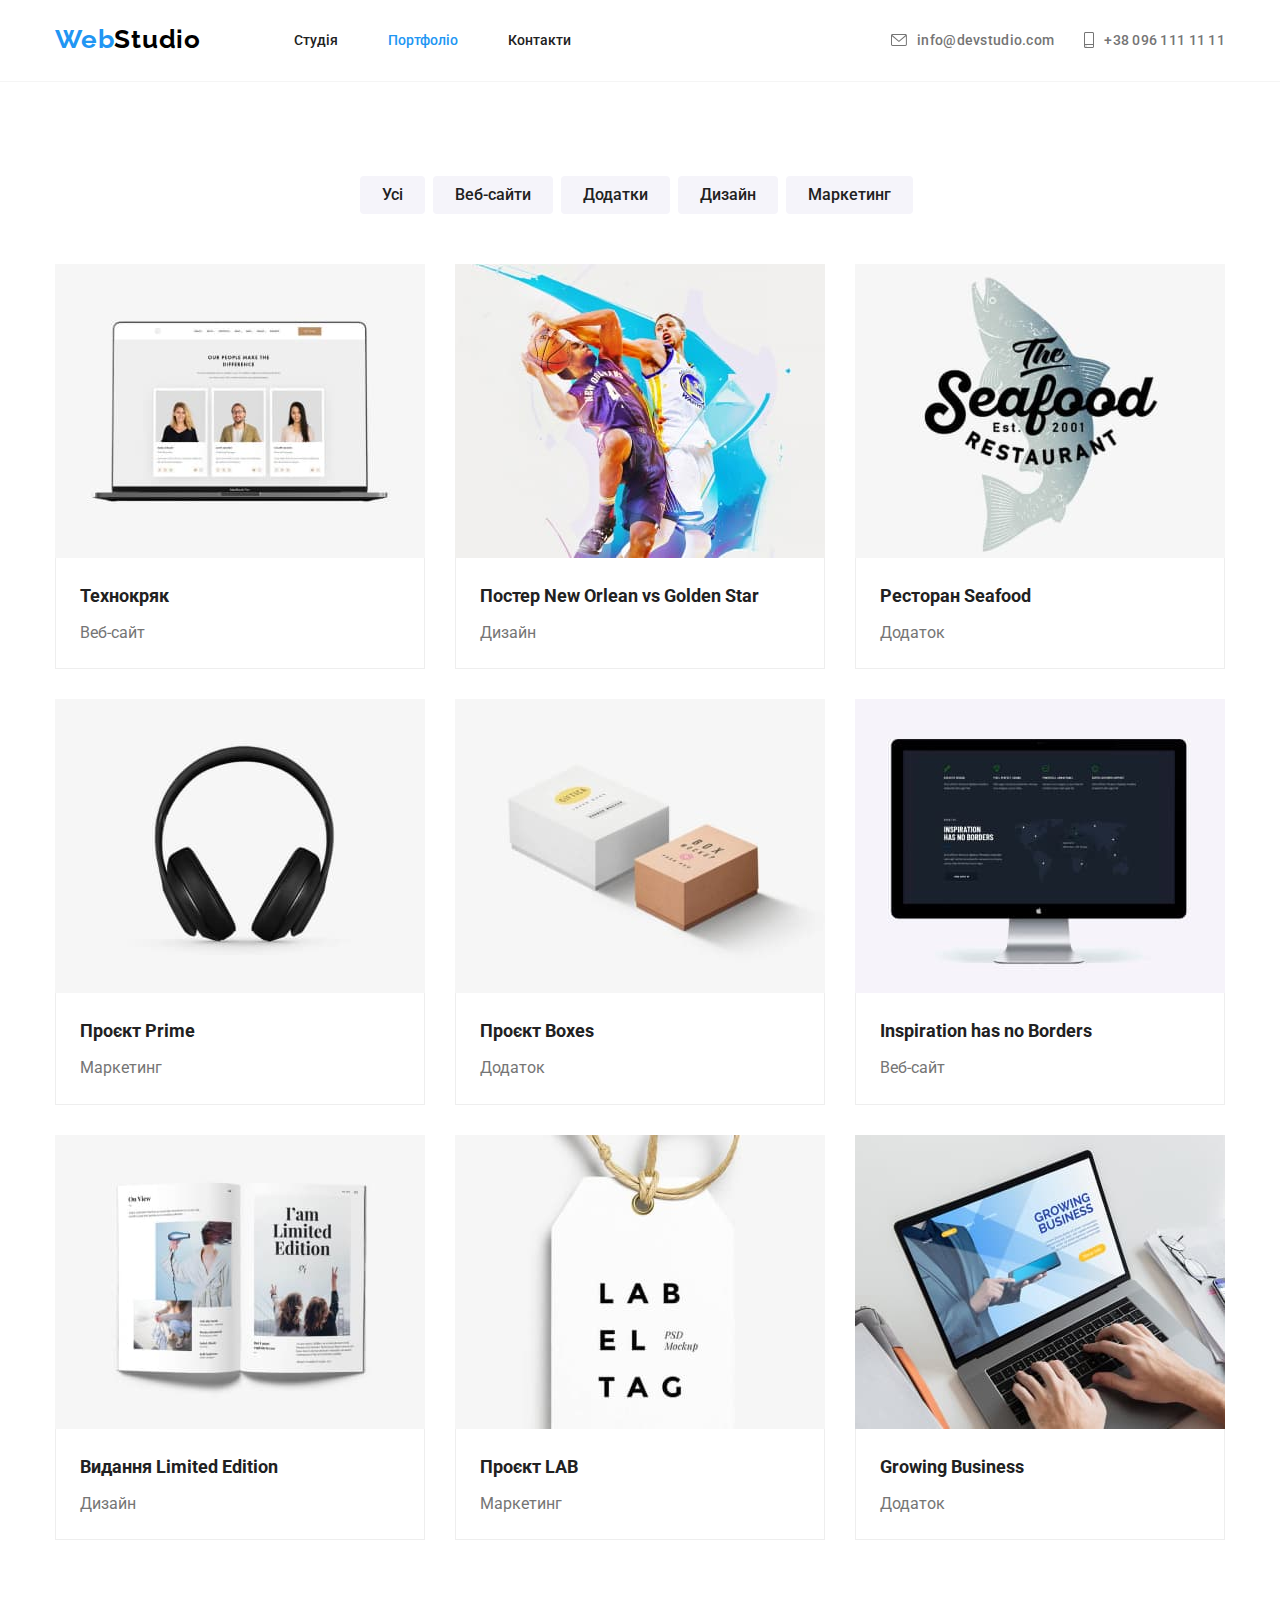
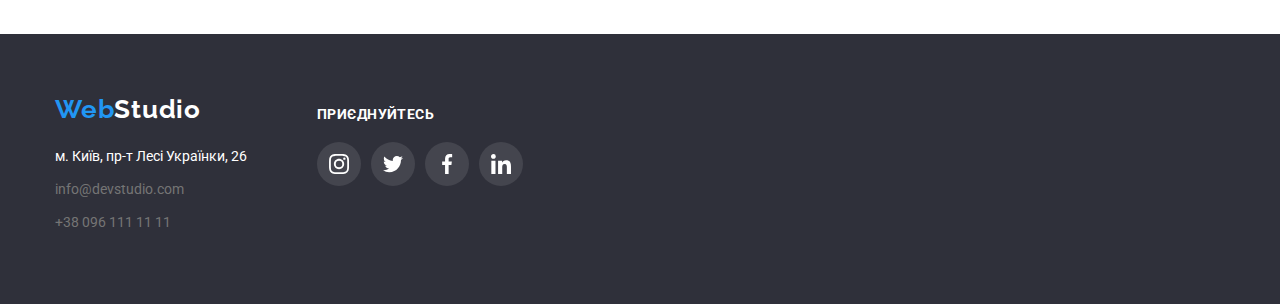
==== portfolio.html @ 35b8821e "first" ====
<!DOCTYPE html>
<html lang="en">
  <head>
    <meta charset="UTF-8" />
    <meta http-equiv="X-UA-Compatible" content="IE=edge" />
    <meta name="viewport" content="width=device-width, initial-scale=1.0" />
    <title>Document</title>
    <link
      href="https://fonts.googleapis.com/css2?family=Raleway:wght@700&family=Roboto:wght@400;500;700;900&display=swap"
      rel="stylesheet"
    />
    <link
      rel="stylesheet"
      href="https://cdnjs.cloudflare.com/ajax/libs/modern-normalize/1.1.0/modern-normalize.min.css"
    />
    <link rel="stylesheet" href="./css/styles.css" />
    <link rel="preconnect" href="https://fonts.googleapis.com" />
    <link rel="preconnect" href="https://fonts.gstatic.com" crossorigin />
  </head>

  <body>
    <header>
      <div class="container">
        <nav>
          <!-- Logo WebStudio -->
          <a class="logo" href="./index.html"><span class="web">Web</span>Studio</a>
          <ul class="site-nav list">
            <li><a href="./index.html" class="link">Студія</a></li>
            <li><a href="./portfolio.html" class="link current">Портфоліо</a></li>
            <li><a href="" class="link">Контакти</a></li>
          </ul>
        </nav>
        <ul class="site-contact list">
          <li>
            <a href="mailto:info@devstudio.com" class="link link-flex">
              <svg class="icon-mail" width="16" height="12">
                <use href="./images/icons.svg#icon-mail"></use>
              </svg>
              info@devstudio.com</a
            >
          </li>
          <li>
            <a href="tel:+380961111111" class="link link-flex">
              <svg class="icon-mail" width="10" height="16">
                <use href="./images/icons.svg#icon-smartphone"></use>
              </svg>
              +38 096 111 11 11
            </a>
          </li>
        </ul>
      </div>
    </header>
    <main>
      <h1 class="visually-hidden">Portfolio Section</h1>
      <section class="section">
        <div class="container">
          <ul class="btn-portfolio-list list">
            <li><button type="button" class="btn-portfolio">Усі</button></li>
            <li><button type="button" class="btn-portfolio">Веб-сайти</button></li>
            <li><button type="button" class="btn-portfolio">Додатки</button></li>
            <li><button type="button" class="btn-portfolio">Дизайн</button></li>
            <li><button type="button" class="btn-portfolio">Маркетинг</button></li>
          </ul>
          <ul class="projects list">
            <li class="item">
              <div class="portfolio-hover">
                <img src="./images/portfolio/img.jpg" alt="portfolio-photo-1" width="370" />
                <div class="item-description">
                  <h3 class="item-name">Технокряк</h3>
                  <p class="item-typename">Веб-сайт</p>
                </div>
              </div>
            </li>
            <li class="item">
              <div class="portfolio-hover">
                <img src="./images/portfolio/img-1.jpg" alt="portfolio-photo-1" width="370" />
                <div class="item-description">
                  <h3 class="item-name">Постер New Orlean vs Golden Star</h3>
                  <p class="item-typename">Дизайн</p>
                </div>
              </div>
            </li>
            <li class="item">
              <div class="portfolio-hover">
                <img src="./images/portfolio/img-2.jpg" alt="portfolio-photo-1" width="370" />
                <div class="item-description">
                  <h3 class="item-name">Ресторан Seafood</h3>
                  <p class="item-typename">Додаток</p>
                </div>
              </div>
            </li>
            <li class="item">
              <div class="portfolio-hover">
                <img src="./images/portfolio/img-3.jpg" alt="portfolio-photo-1" width="370" />
                <div class="item-description">
                  <h3 class="item-name">Проєкт Prime</h3>
                  <p class="item-typename">Маркетинг</p>
                </div>
              </div>
            </li>
            <li class="item">
              <div class="portfolio-hover">
                <img src="./images/portfolio/img-4.jpg" alt="portfolio-photo-1" width="370" />
                <div class="item-description">
                  <h3 class="item-name">Проєкт Boxes</h3>
                  <p class="item-typename">Додаток</p>
                </div>
              </div>
            </li>
            <li class="item">
              <div class="portfolio-hover">
                <img src="./images/portfolio/img-5.jpg" alt="portfolio-photo-1" width="370" />
                <div class="item-description">
                  <h3 class="item-name">Inspiration has no Borders</h3>
                  <p class="item-typename">Веб-сайт</p>
                </div>
              </div>
            </li>
            <li class="item">
              <div class="portfolio-hover">
                <img src="./images/portfolio/img-6.jpg" alt="portfolio-photo-1" width="370" />
                <div class="item-description">
                  <h3 class="item-name">Видання Limited Edition</h3>
                  <p class="item-typename">Дизайн</p>
                </div>
              </div>
            </li>
            <li class="item">
              <div class="portfolio-hover">
                <img src="./images/portfolio/img-7.jpg" alt="portfolio-photo-1" width="370" />
                <div class="item-description">
                  <h3 class="item-name">Проєкт LAB</h3>
                  <p class="item-typename">Маркетинг</p>
                </div>
              </div>
            </li>
            <li class="item">
              <div class="portfolio-hover">
                <img src="./images/portfolio/img-8.jpg" alt="portfolio-photo-1" width="370" />
                <div class="item-description">
                  <h3 class="item-name">Growing Business</h3>
                  <p class="item-typename">Додаток</p>
                </div>
              </div>
            </li>
          </ul>
        </div>
      </section>
    </main>

    <footer class="footer">
      <div class="container">
        <div class="footer-flex">
          <div>
            <a class="logo-footer" href="./index.html"><span class="web">Web</span>Studio</a>
            <address>
              <ul class="footer-contact-list list">
                <li>
                  <a
                    href="https://goo.gl/maps/wnvqUWQiThSLJ8tp9"
                    class="footer-contact-map"
                    target="_blank"
                    rel="noreferrer noopener nofollow"
                    >м. Київ, пр-т Лесі Українки, 26</a
                  >
                </li>
                <li>
                  <a href="mailto:info@devstudio.com" class="footer-contact-mailtel"
                    >info@devstudio.com</a
                  >
                </li>
                <li>
                  <a href="tel:+380961111111" class="footer-contact-mailtel nopadding"
                    >+38 096 111 11 11</a
                  >
                </li>
              </ul>
            </address>
          </div>
          <div class="footer-logo">
            <h3 class="footer-heading">ПРИЄДНУЙТЕСЬ</h3>
            <ul class="social-links footer-links">
              <li>
                <a class="full-iconf" href="ukr.net">
                  <svg class="icon instagram" width="20" height="20">
                    <use href="./images/icons.svg#icon-instagram"></use>
                  </svg>
                </a>
              </li>

              <li>
                <a class="full-iconf" href="ukr.net">
                  <svg class="icon twitter" width="20" height="20">
                    <use href="./images/icons.svg#icon-twitter"></use>
                  </svg>
                </a>
              </li>
              <li>
                <a class="full-iconf" href="ukr.net">
                  <svg class="icon facebook" width="20" height="20">
                    <use href="./images/icons.svg#icon-facebook"></use>
                  </svg>
                </a>
              </li>
              <li>
                <a class="full-iconf" href="ukr.net">
                  <svg class="icon linkedin" width="20" height="20">
                    <use href="./images/icons.svg#icon-linkedin"></use>
                  </svg>
                </a>
              </li>
            </ul>
          </div>
        </div>
      </div>
    </footer>
  </body>
</html>
---- css/styles.css ----
:root {
  --primary-text-color: #212121;
  --secondary-text-color: #757575;
  --primari-background-color: #ffffff;
  --accent-color: #2196f3;
}
header {
  border-bottom: 1px solid #f5f5f5;
}

body {
  color: var(--primary-text-color);
  background-color: var(--primari-background-color);
  font-family: 'Roboto', sans-serif;
}
h1,
h2,
h3,
p,
ul {
  margin-top: 0;
  margin-bottom: 0;
  padding-inline-start: 0;
}

img {
  display: block;
  min-width: 100%;
}

.site-nav .link.current {
  color: var(--accent-color);
}

.logo {
  font-family: 'Raleway';
  font-weight: 700;
  font-size: 26px;
  line-height: 1.2;
  color: #000000;
  letter-spacing: 0.03em;

  text-decoration: none;
  padding-top: 24px;
}
.logo-footer {
  font-family: 'Raleway';
  font-weight: 700;
  font-size: 26px;
  line-height: 1.2;
  color: #ffffff;
  letter-spacing: 0.03em;
  text-decoration: none;
  display: inline-block;
  padding-top: 60px;
  margin-bottom: 20px;
}
.list {
  list-style: none;
}

.web {
  color: var(--accent-color);
}
.section {
  padding-top: 94px;
  padding-bottom: 94px;
}
.container {
  width: 1200px;
  /* outline: 2px solid tomato; */
  margin-left: auto;
  margin-right: auto;
  padding-left: 15px;
  padding-right: 15px;
}
.section.no-padding {
  padding-top: 0;
}

.site-nav {
  font-weight: 500;
  font-size: 14px;
  line-height: 1.15;
  color: var(--primary-text-color);
  display: flex;
  padding-top: 32px;
  padding-bottom: 32px;
  margin-left: 93px;
}
.icon-qualitys {
  height: 120px;
  width: 270px;
  background-color: #f5f4fa;
  border-radius: 4px;
  margin-bottom: 30px;
  display: flex;
  align-items: center;
  justify-content: center;
}

.site-nav .link {
  margin-right: 50px;
}

.link {
  color: var(--primary-text-color);
  text-decoration: none;
}

header .container {
  display: flex;
  align-items: center;
}
header nav {
  display: flex;
}

.site-contact {
  font-weight: 500;
  font-size: 14px;
  line-height: 1.2;

  text-decoration: none;
  display: flex;
  padding-top: 32px;
  padding-bottom: 32px;
  margin-left: auto;
}
.site-contact .link {
  margin-left: 30px;
  color: var(--secondary-text-color);
  letter-spacing: 0.02em;
}
.icon-mail {
  margin-right: 10px;
  fill: currentColor;
}
.icon-mail:hover {
  fill: var(--accent-color);
}

.site-nav .link:hover,
.site-nav .link:focus {
  color: var(--accent-color);
}

.site-contact .link:hover,
.site-contact .link:focus {
  color: var(--accent-color);
}
.link-flex {
  display: flex;
  align-items: center;
}
.section-hero {
  background-image: linear-gradient(to right, rgba(47, 48, 58, 0.4), rgba(47, 48, 58, 0.4)),
    url(../images/bgi-hero-opt.jpg);
  padding-bottom: 200px;
  max-width: 1600px;
  height: 600px;
  margin-left: auto;
  margin-right: auto;
}
.section-hero-title {
  font-size: 44px;
  line-height: 1.36;
  text-align: center;
  letter-spacing: 0.06em;
  text-transform: uppercase;
  color: var(--primari-background-color);
  padding-top: 106px;
  padding-bottom: 30px;
  letter-spacing: 0.06em;
}

.btn {
  font-weight: 700;
  font-size: 16px;
  line-height: 1.9;
  min-width: 216px;
  min-height: 50px;
  letter-spacing: 0.06em;

  box-shadow: 0px 4px 4px rgba(0, 0, 0, 0.15);
  align-items: center;
  text-align: center;
  letter-spacing: 0.06em;
  color: #ffffff;
  background-color: var(--accent-color);
  cursor: pointer;
  border-radius: 4px;
  margin: 0 auto;
  display: block;
}
.btn-portfolio-list {
  display: flex;
  margin-bottom: 50px;

  justify-content: center;
}

.btn-portfolio {
  font-weight: 500;
  font-size: 16px;
  line-height: 1.6;
  color: #212121;
  min-height: 25px;
  background-color: #f5f4fa;
  cursor: pointer;
  border-radius: 4px;
  border: 0;
}
.btn-portfolio-list .btn-portfolio {
  margin-right: 8px;
  min-height: 38px;
  padding-right: 22px;
  padding-left: 22px;
}

/* портфоліо */
.projects {
  display: flex;
  flex-wrap: wrap;
  gap: 30px;
  padding: 0;
}
.projects .item {
  flex-basis: calc((100% - 60px) / 3);
  padding: 0;
}
.item-description {
  border-bottom: 1px solid #eeeeee;
  border-right: 1px solid #eeeeee;
  border-left: 1px solid #eeeeee;
  padding-left: 24px;
  padding-right: 24px;
}
.item-name {
  font-weight: 700;
  font-size: 18px;
  line-height: 2;

  padding-top: 20px;
  margin-bottom: 4px;
}
.item-typename {
  margin-bottom: 20px;
  color: var(--secondary-text-color);
  font-style: normal;
  font-weight: 400;
  font-size: 16px;
  line-height: 1.9;
}
.portfolio-hover:hover {
  box-shadow: 0px 1px 1px rgba(0, 0, 0, 0.12), 0px 4px 4px rgba(0, 0, 0, 0.06),
    1px 4px 6px rgba(0, 0, 0, 0.16);
}

.btn-portfolio:hover,
.btn-portfolio:focus {
  color: #ffffff;
  background-color: var(--accent-color);
  box-shadow: 0px 3px 1px rgba(0, 0, 0, 0.1), 0px 1px 2px rgba(0, 0, 0, 0.08),
    0px 2px 2px rgba(0, 0, 0, 0.12);
  border-radius: 4px;
}
.visually-hidden {
  position: absolute;
  clip: rect(0 0 0 0);
  width: 1px;
  height: 1px;
  margin: -1px;
}
/* якості */
.quality {
  font-style: normal;
  font-weight: 700;
  font-size: 14px;
  line-height: 1.14;
  letter-spacing: 0.03em;
  text-transform: uppercase;
  color: var(--primary-text-color);
  margin-bottom: 10px;
}

.qualitys .item {
  min-width: 270px;
  margin-right: 30px;
}

.qualitys {
  display: flex;
  gap: 30px;
}

.quality-discription {
  font-family: 'Roboto';
  font-size: 14px;
  line-height: 1.7;
  letter-spacing: 0.03em;
  color: var(--secondary-text-color);
}
/* }чи ми займаємось */

.work-list {
  display: flex;
}
.work-list .photo {
  margin-right: 30px;
}
.work-list .photo:nth-child(3) {
  margin-right: 0;
}
/* наша команда */
.team-list {
  display: flex;
  margin: auto;
}
.team-list .item {
  margin-right: 30px;
  box-shadow: 0px 1px 3px rgba(0, 0, 0, 0.12), 0px 1px 1px rgba(0, 0, 0, 0.14),
    0px 2px 1px rgba(0, 0, 0, 0.2);
  background-color: #ffffff;
  border-radius: 0px 0px 4px 4px;
}
.team-list .item:nth-child(4n) {
  margin-right: 0;
}

.social-links {
  display: flex;
  padding: 0;
  margin: 0;
  list-style: none;
  gap: 10px;
  padding-left: 32px;
  padding-bottom: 30px;
}

.full-icon {
  height: 44px;
  width: 44px;
  padding: 12px;
  display: block;
  border-radius: 50%;

  background-color: #ffffff;
  fill: #afb1b8;
}

.full-icon:hover,
.full-icon:focus {
  background-color: var(--accent-color);
  fill: #f5f4fa;
}

.work-heading,
.team-heading {
  font-weight: 700;
  font-size: 36px;
  line-height: 1.17;
  letter-spacing: 0.03em;
  color: var(--primary-text-color);
  text-align: center;
  margin-bottom: 50px;
}
/* секція команда */
.section-team {
  background-color: #f5f4fa;
}

.face {
  font-size: 16px;
  line-height: 1.2;
  color: var(--primary-text-color);
  text-align: center;
  padding-top: 30px;
  margin-bottom: 10px;
}
.face-position {
  font-size: 16px;
  line-height: 1.2;
  color: var(--secondary-text-color);
  text-align: center;
  margin-bottom: 30px;
}

.clients-list {
  display: flex;
  gap: 30px;
  list-style: none;
}

.client-rect {
  width: 170px;
  height: 92px;
  display: flex;
  align-items: center;
  justify-content: center;
  border: 1px solid #afb1b8;
  border-radius: 4px;
  color: #afb1b8;
}

.client-link {
  fill: currentColor;
}
.client-rect:hover,
.client-rect:focus {
  border-color: #2196f3;
  color: #2196f3;
}

.footer {
  background-color: #2f303a;
  padding-bottom: 60px;
}
/* зкидання left padding для ul у футері */
.footer-contact-list.list {
  padding-left: 0px;
}

.footer-contact-map {
  font-style: normal;
  font-size: 14px;
  line-height: 1.7;
  text-decoration: none;
  color: #ffffff;
  margin-bottom: 9px;
  display: inline-block;
}
.footer-contact-mailtel {
  font-style: normal;
  font-size: 14px;
  /* line-height: 1.7; */
  line-height: 1.7;
  text-decoration: none;
  color: var(--secondary-text-color);
  margin-bottom: 9px;
  display: inline-block;
}
.footer-contact-mailtel.nopadding {
  padding-bottom: 0px;
}
.footer-contact-map:hover,
.footer-contact-mailtel:hover,
.footer-contact-map:focus,
.footer-contact-mailtel:focus {
  color: var(--accent-color);
}
.footer-flex {
  display: flex;
}
.footer-logo {
  padding-top: 72px;
  margin-left: 70px;
}
.footer-links {
  padding: 0;
  margin-top: 20px;
}
.full-iconf {
  height: 44px;
  width: 44px;
  padding: 12px;
  display: block;
  border-radius: 50%;

  background: rgba(255, 255, 255, 0.1);
}

.full-iconf:hover,
.full-iconf:focus {
  background: var(--accent-color);
}

.full-iconf .icon {
  fill: #ffffff;
}
.footer-heading {
  font-weight: 700;
  font-size: 14px;
  line-height: 1.15;
  letter-spacing: 0.03em;
  color: #ffffff;
}
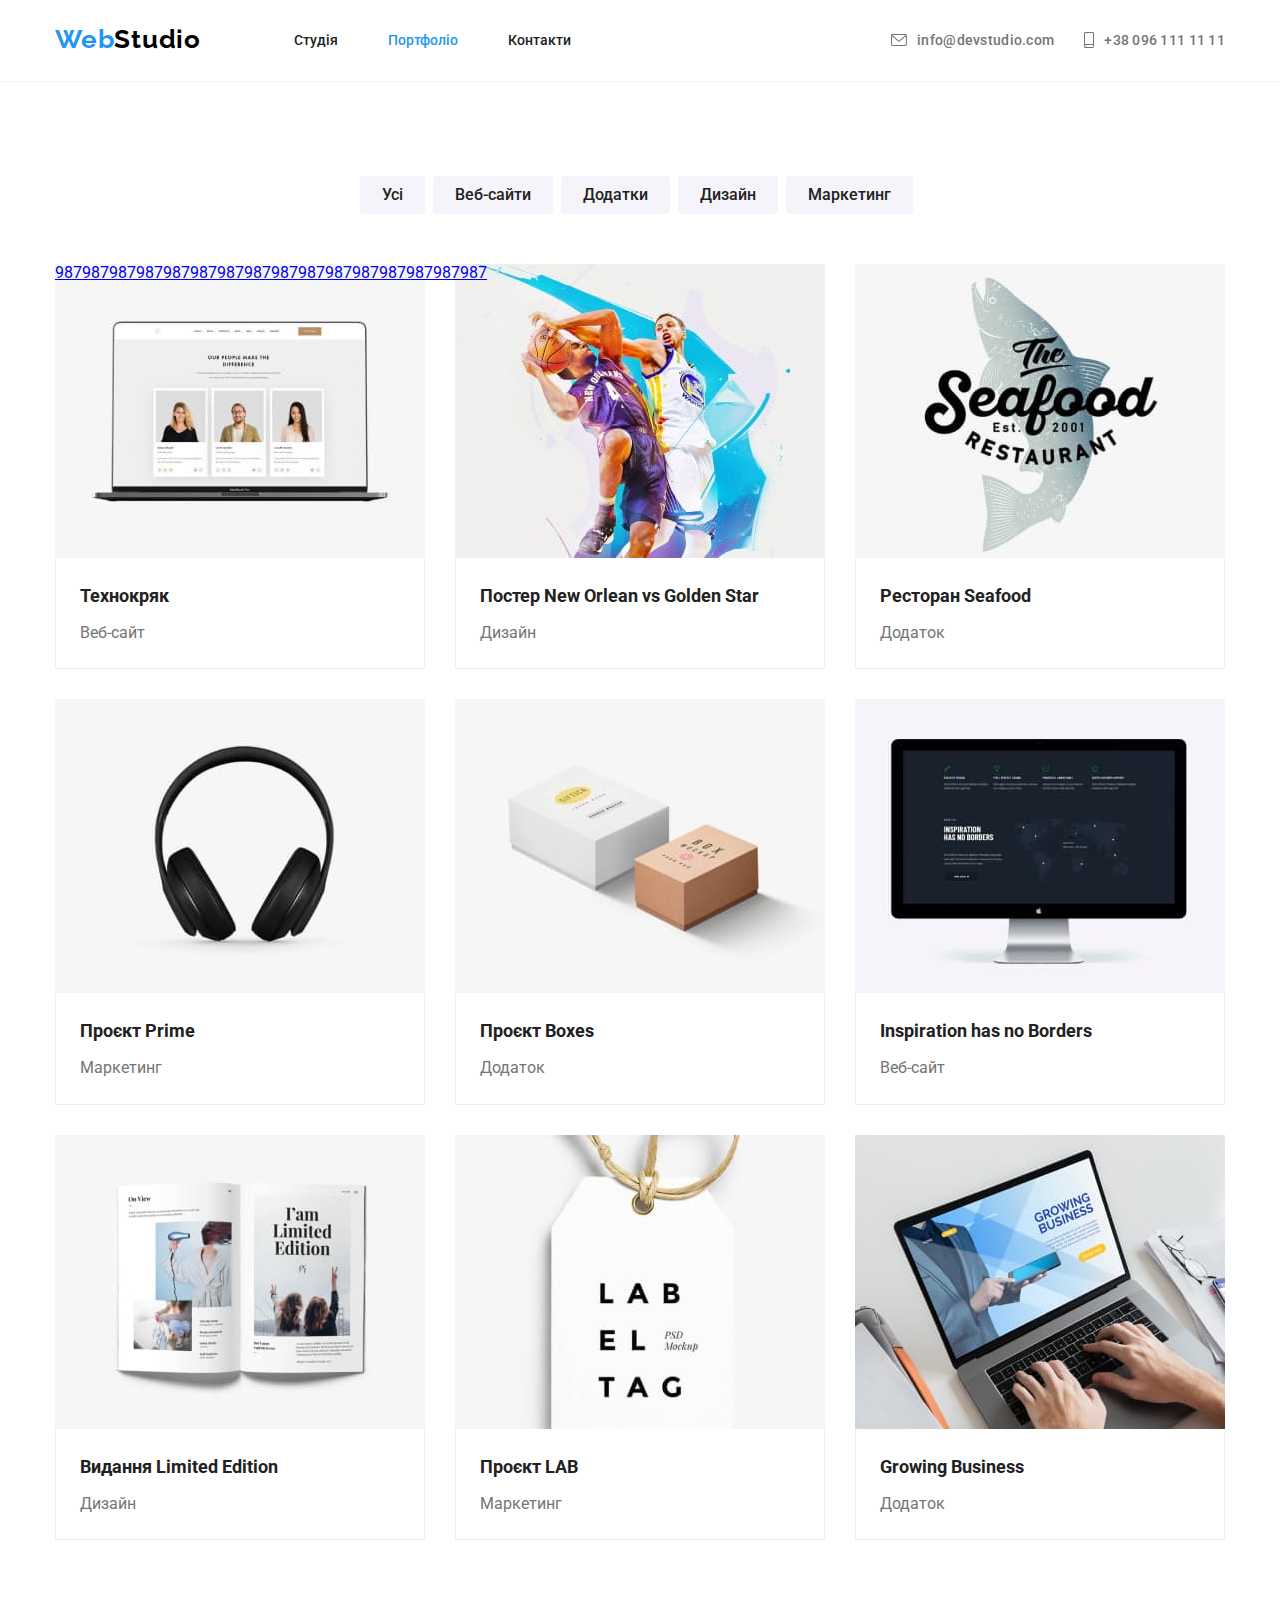
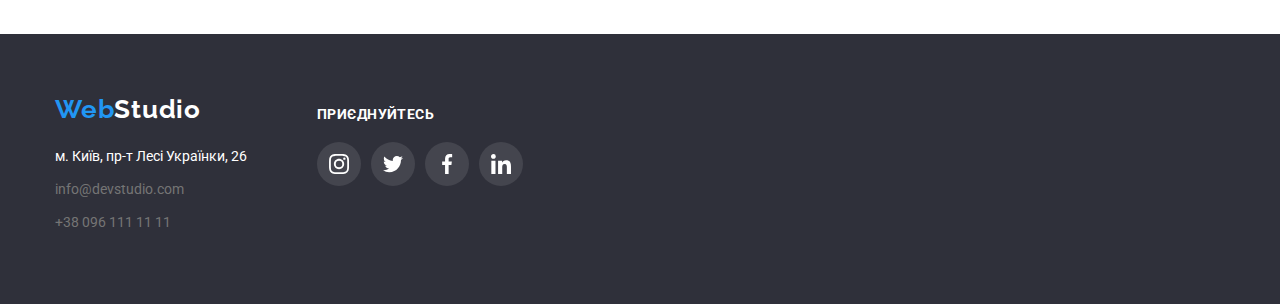
==== commit 73ee68f6: "portf" ====
--- a/portfolio.html
+++ b/portfolio.html
@@ -64,11 +64,17 @@
           <ul class="projects list">
             <li class="item">
               <div class="portfolio-hover">
-                <img src="./images/portfolio/img.jpg" alt="portfolio-photo-1" width="370" />
+                <div class="image-port">
+                  <img src="./images/portfolio/img.jpg" alt="portfolio-photo-1" width="370" />
+                  <a href="ukr.net" class="image-overlay">987987987987987987987987987987987987987987987987</a>
+                </div>
+
                 <div class="item-description">
                   <h3 class="item-name">Технокряк</h3>
                   <p class="item-typename">Веб-сайт</p>
-                </div>
+                  
+                </div>
+                
               </div>
             </li>
             <li class="item">
--- a/css/styles.css
+++ b/css/styles.css
@@ -272,6 +272,22 @@
   height: 1px;
   margin: -1px;
 }
+
+.image-overlay{
+  position: absolute;
+  top:0;
+  width: 100%;
+height: 100%
+
+}
+
+
+.image-port{
+    position: relative;
+    display: flex;
+    
+  }
+
 /* якості */
 .quality {
   font-style: normal;
@@ -365,6 +381,27 @@
   text-align: center;
   margin-bottom: 50px;
 }
+
+.photo-discr{
+  position: absolute;
+  color:red;
+width: 100%;
+height: 50px;
+bottom:0;
+display: flex;
+justify-content: center;
+align-items: center;
+
+
+}
+.photo{
+  position: relative;
+}
+
+
+
+
+
 /* секція команда */
 .section-team {
   background-color: #f5f4fa;
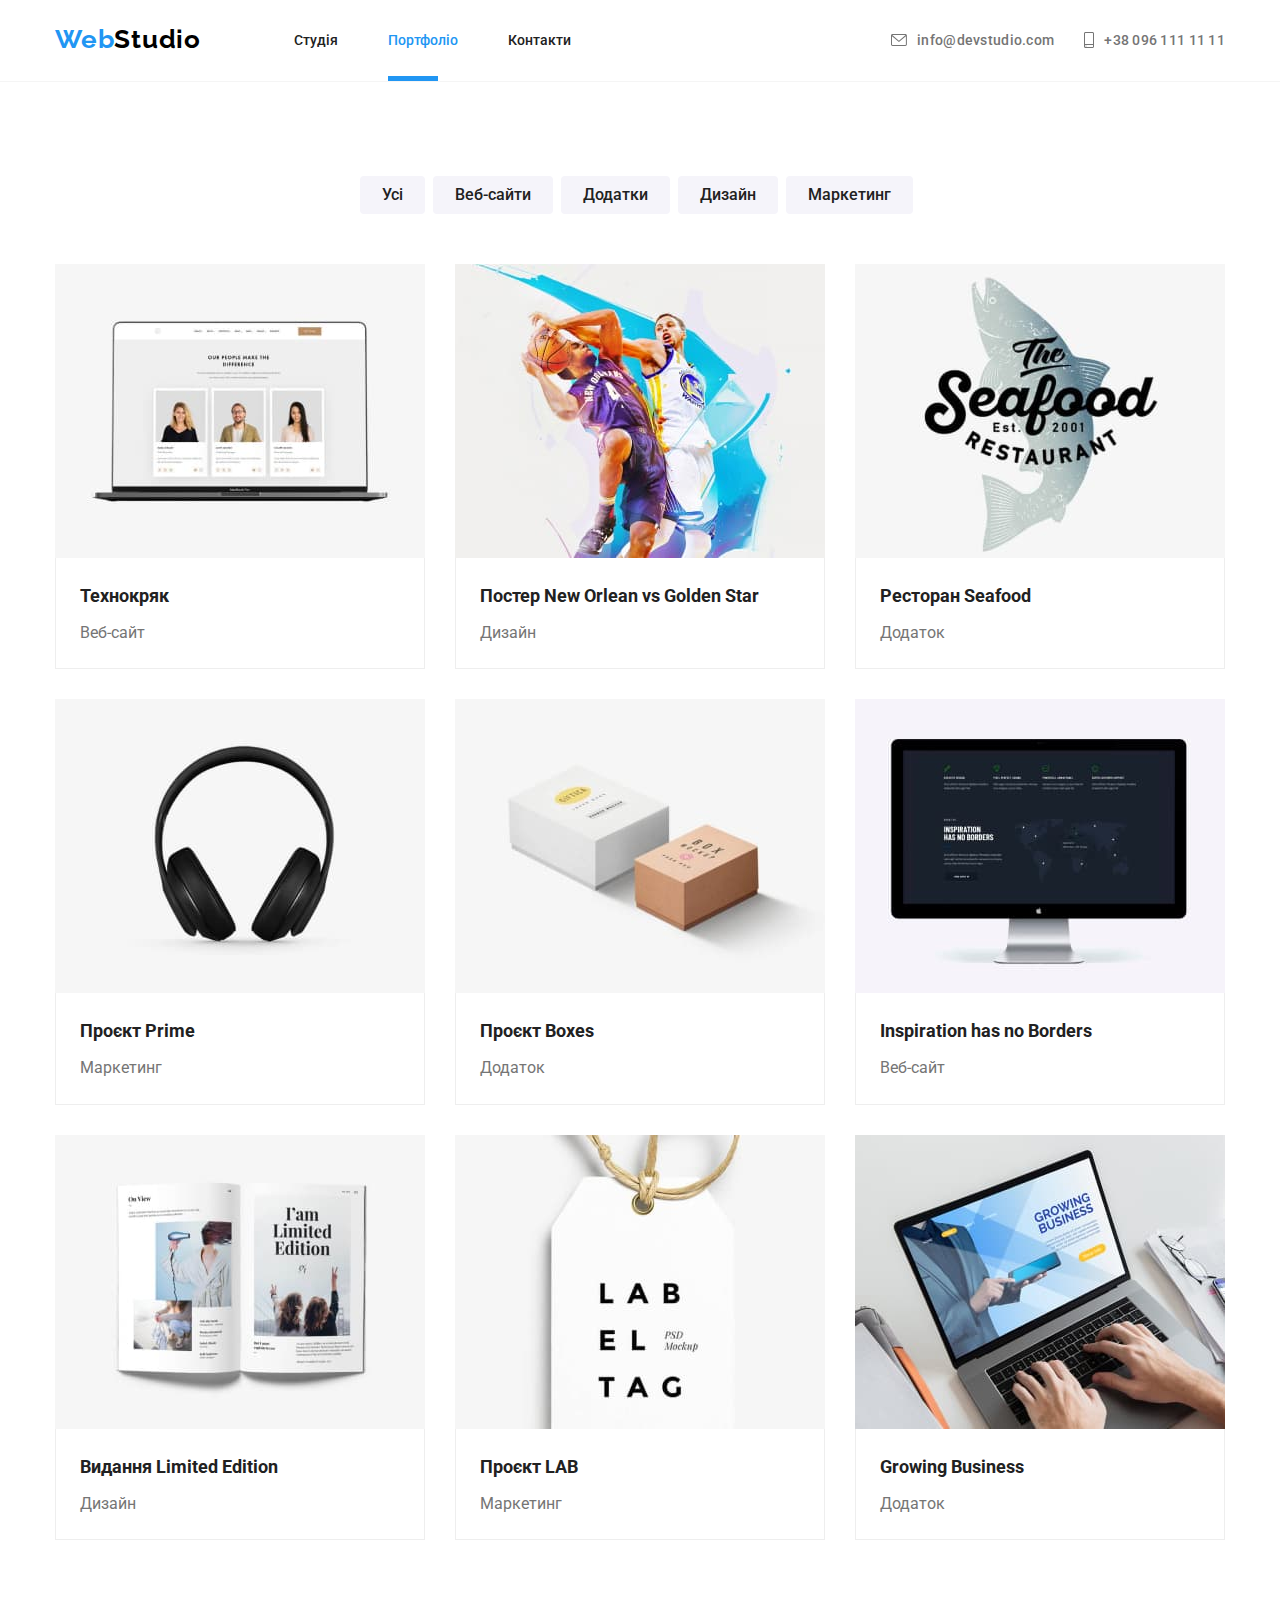
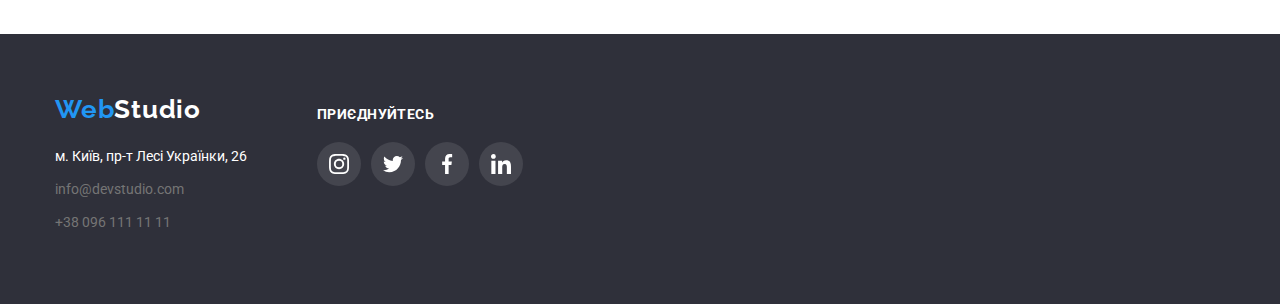
==== commit da4f5631: "last" ====
--- a/portfolio.html
+++ b/portfolio.html
@@ -66,7 +66,7 @@
               <div class="portfolio-hover">
                 <div class="image-port">
                   <img src="./images/portfolio/img.jpg" alt="portfolio-photo-1" width="370" />
-                  <a href="ukr.net" class="image-overlay">987987987987987987987987987987987987987987987987</a>
+                  <a href="ukr.net" class="image-overlay">987987987987987987 9879879879879879879 87987987987</a>
                 </div>
 
                 <div class="item-description">
--- a/css/styles.css
+++ b/css/styles.css
@@ -30,6 +30,18 @@
 
 .site-nav .link.current {
   color: var(--accent-color);
+
+
+}
+.site-nav .link.link.current::after{
+  width: 50px;
+  height: 5px;
+  background:var(--accent-color);
+  content: "";
+  display: flex;
+  position: absolute;
+  margin-top: 28px;
+  
 }
 
 .logo {
@@ -277,9 +289,26 @@
   position: absolute;
   top:0;
   width: 100%;
-height: 100%
-
-}
+height: 100%;
+padding-left: 30px;
+padding-top: 30px;
+background-color: red;
+color: white;
+
+opacity: 0;
+
+
+}
+
+
+.portfolio-hover:hover .image-overlay,
+ .portfolio-hover:focus{
+  opacity:0.7;
+}
+
+
+
+
 
 
 .image-port{
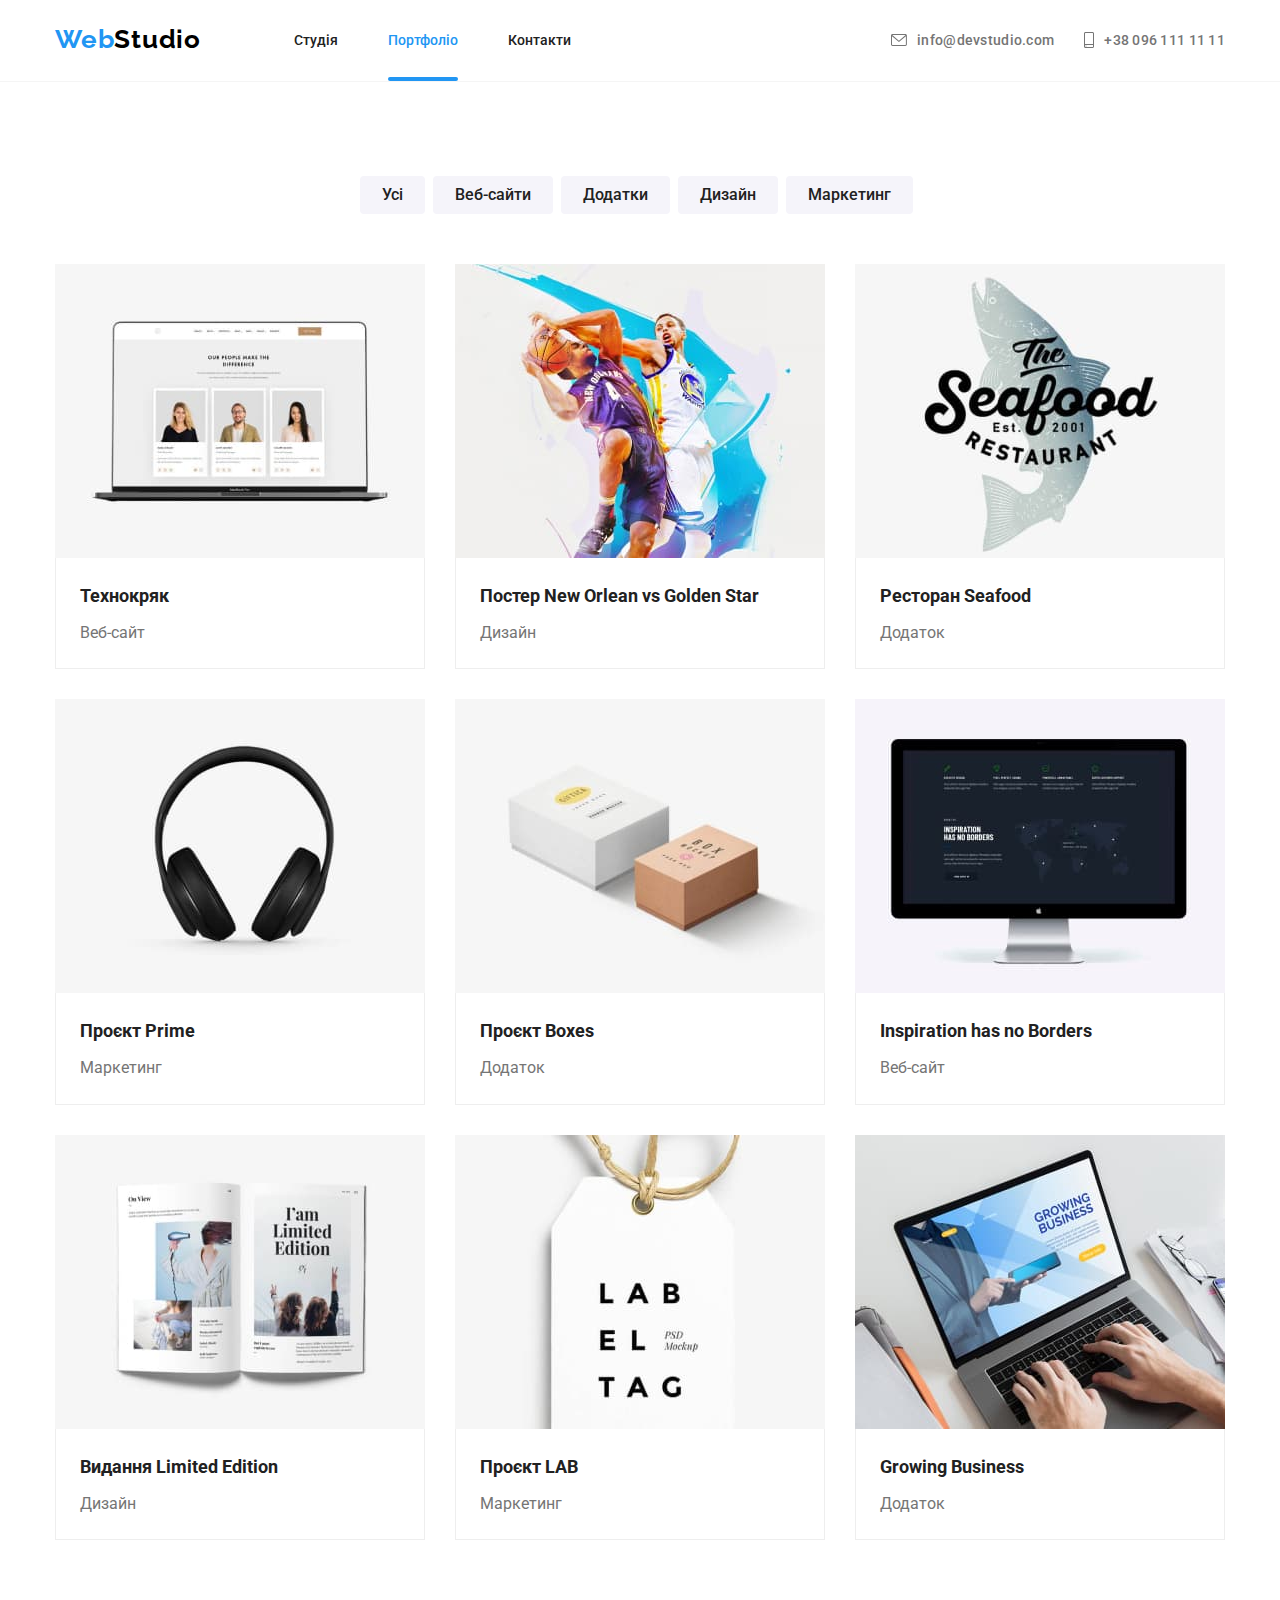
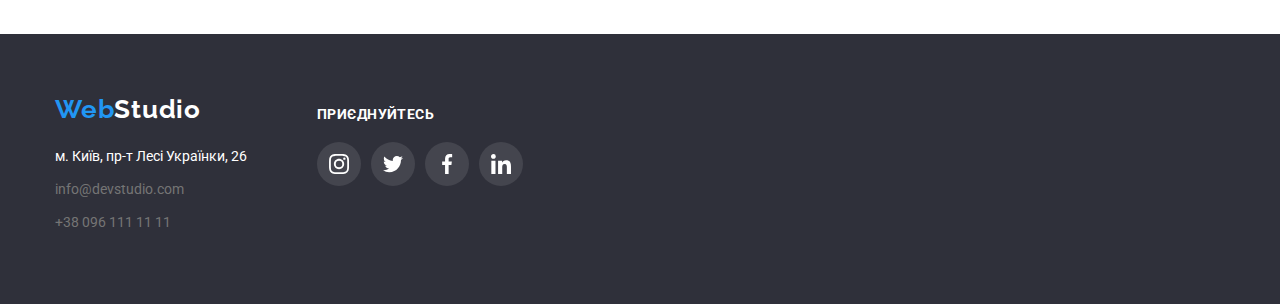
==== commit 1b9e42fd: "all-portfolio-cards-finished" ====
--- a/portfolio.html
+++ b/portfolio.html
@@ -66,20 +66,30 @@
               <div class="portfolio-hover">
                 <div class="image-port">
                   <img src="./images/portfolio/img.jpg" alt="portfolio-photo-1" width="370" />
-                  <a href="ukr.net" class="image-overlay">987987987987987987 9879879879879879879 87987987987</a>
+                  <a href="ukr.net" class="image-overlay"
+                    >Ресурс пропонує комплексні пропозиції з різним рівнем функціоналу та сервісів.
+                    Все це дозволить відвідувачу отримати вичерпні відомості про компанію чи
+                    приватну особу.
+                  </a>
                 </div>
 
                 <div class="item-description">
                   <h3 class="item-name">Технокряк</h3>
                   <p class="item-typename">Веб-сайт</p>
-                  
-                </div>
-                
-              </div>
-            </li>
-            <li class="item">
-              <div class="portfolio-hover">
-                <img src="./images/portfolio/img-1.jpg" alt="portfolio-photo-1" width="370" />
+                </div>
+              </div>
+            </li>
+            <li class="item">
+              <div class="portfolio-hover">
+                <div class="image-port">
+                  <img src="./images/portfolio/img-1.jpg" alt="portfolio-photo-1" width="370" />
+                  <a href="ukr.net" class="image-overlay"
+                    >Ресурс пропонує комплексні пропозиції з різним рівнем функціоналу та сервісів.
+                    Все це дозволить відвідувачу отримати вичерпні відомості про компанію чи
+                    приватну особу.
+                  </a>
+                </div>
+
                 <div class="item-description">
                   <h3 class="item-name">Постер New Orlean vs Golden Star</h3>
                   <p class="item-typename">Дизайн</p>
@@ -88,7 +98,14 @@
             </li>
             <li class="item">
               <div class="portfolio-hover">
-                <img src="./images/portfolio/img-2.jpg" alt="portfolio-photo-1" width="370" />
+                <div class="image-port">
+                  <img src="./images/portfolio/img-2.jpg" alt="portfolio-photo-1" width="370" />
+                  <a href="ukr.net" class="image-overlay"
+                    >Ресурс пропонує комплексні пропозиції з різним рівнем функціоналу та сервісів.
+                    Все це дозволить відвідувачу отримати вичерпні відомості про компанію чи
+                    приватну особу.
+                  </a>
+                </div>
                 <div class="item-description">
                   <h3 class="item-name">Ресторан Seafood</h3>
                   <p class="item-typename">Додаток</p>
@@ -97,7 +114,14 @@
             </li>
             <li class="item">
               <div class="portfolio-hover">
-                <img src="./images/portfolio/img-3.jpg" alt="portfolio-photo-1" width="370" />
+                <div class="image-port">
+                  <img src="./images/portfolio/img-3.jpg" alt="portfolio-photo-1" width="370" />
+                  <a href="ukr.net" class="image-overlay"
+                    >Ресурс пропонує комплексні пропозиції з різним рівнем функціоналу та сервісів.
+                    Все це дозволить відвідувачу отримати вичерпні відомості про компанію чи
+                    приватну особу.
+                  </a>
+                </div>
                 <div class="item-description">
                   <h3 class="item-name">Проєкт Prime</h3>
                   <p class="item-typename">Маркетинг</p>
@@ -106,7 +130,14 @@
             </li>
             <li class="item">
               <div class="portfolio-hover">
-                <img src="./images/portfolio/img-4.jpg" alt="portfolio-photo-1" width="370" />
+                <div class="image-port">
+                  <img src="./images/portfolio/img-4.jpg" alt="portfolio-photo-1" width="370" />
+                  <a href="ukr.net" class="image-overlay"
+                    >Ресурс пропонує комплексні пропозиції з різним рівнем функціоналу та сервісів.
+                    Все це дозволить відвідувачу отримати вичерпні відомості про компанію чи
+                    приватну особу.
+                  </a>
+                </div>
                 <div class="item-description">
                   <h3 class="item-name">Проєкт Boxes</h3>
                   <p class="item-typename">Додаток</p>
@@ -115,7 +146,14 @@
             </li>
             <li class="item">
               <div class="portfolio-hover">
-                <img src="./images/portfolio/img-5.jpg" alt="portfolio-photo-1" width="370" />
+                <div class="image-port">
+                  <img src="./images/portfolio/img-5.jpg" alt="portfolio-photo-1" width="370" />
+                  <a href="ukr.net" class="image-overlay"
+                    >Ресурс пропонує комплексні пропозиції з різним рівнем функціоналу та сервісів.
+                    Все це дозволить відвідувачу отримати вичерпні відомості про компанію чи
+                    приватну особу.
+                  </a>
+                </div>
                 <div class="item-description">
                   <h3 class="item-name">Inspiration has no Borders</h3>
                   <p class="item-typename">Веб-сайт</p>
@@ -124,7 +162,14 @@
             </li>
             <li class="item">
               <div class="portfolio-hover">
-                <img src="./images/portfolio/img-6.jpg" alt="portfolio-photo-1" width="370" />
+                <div class="image-port">
+                  <img src="./images/portfolio/img-6.jpg" alt="portfolio-photo-1" width="370" />
+                  <a href="ukr.net" class="image-overlay"
+                    >Ресурс пропонує комплексні пропозиції з різним рівнем функціоналу та сервісів.
+                    Все це дозволить відвідувачу отримати вичерпні відомості про компанію чи
+                    приватну особу.
+                  </a>
+                </div>
                 <div class="item-description">
                   <h3 class="item-name">Видання Limited Edition</h3>
                   <p class="item-typename">Дизайн</p>
@@ -133,7 +178,14 @@
             </li>
             <li class="item">
               <div class="portfolio-hover">
-                <img src="./images/portfolio/img-7.jpg" alt="portfolio-photo-1" width="370" />
+                <div class="image-port">
+                  <img src="./images/portfolio/img-7.jpg" alt="portfolio-photo-1" width="370" />
+                  <a href="ukr.net" class="image-overlay"
+                    >Ресурс пропонує комплексні пропозиції з різним рівнем функціоналу та сервісів.
+                    Все це дозволить відвідувачу отримати вичерпні відомості про компанію чи
+                    приватну особу.
+                  </a>
+                </div>
                 <div class="item-description">
                   <h3 class="item-name">Проєкт LAB</h3>
                   <p class="item-typename">Маркетинг</p>
@@ -142,7 +194,14 @@
             </li>
             <li class="item">
               <div class="portfolio-hover">
-                <img src="./images/portfolio/img-8.jpg" alt="portfolio-photo-1" width="370" />
+                <div class="image-port">
+                  <img src="./images/portfolio/img-8.jpg" alt="portfolio-photo-1" width="370" />
+                  <a href="ukr.net" class="image-overlay"
+                    >Ресурс пропонує комплексні пропозиції з різним рівнем функціоналу та сервісів.
+                    Все це дозволить відвідувачу отримати вичерпні відомості про компанію чи
+                    приватну особу.
+                  </a>
+                </div>
                 <div class="item-description">
                   <h3 class="item-name">Growing Business</h3>
                   <p class="item-typename">Додаток</p>
--- a/css/styles.css
+++ b/css/styles.css
@@ -30,18 +30,25 @@
 
 .site-nav .link.current {
   color: var(--accent-color);
-
-
-}
-.site-nav .link.link.current::after{
-  width: 50px;
-  height: 5px;
+  display: block;
+ position: relative;
+
+
+}
+.site-nav .link.current::after{
+  
   background:var(--accent-color);
   content: "";
-  display: flex;
+  display: block;
   position: absolute;
-  margin-top: 28px;
-  
+  margin-top: 29px;
+border-radius: 2px;
+  width: 100%;
+   height: 4px;
+
+
+background: #2196F3;
+border-radius: 2px;
 }
 
 .logo {
@@ -111,9 +118,6 @@
   justify-content: center;
 }
 
-.site-nav .link {
-  margin-right: 50px;
-}
 
 .link {
   color: var(--primary-text-color);
@@ -147,10 +151,21 @@
 .icon-mail {
   margin-right: 10px;
   fill: currentColor;
+ 
 }
 .icon-mail:hover {
   fill: var(--accent-color);
 }
+
+
+.site-nav .link {
+  margin-right: 50px;
+   transition-property: color;
+  transition-duration: 250ms;
+  transition-timing-function: cubic-bezier(0.4, 0, 0.2, 1);
+
+}
+
 
 .site-nav .link:hover,
 .site-nav .link:focus {
@@ -164,6 +179,12 @@
 .link-flex {
   display: flex;
   align-items: center;
+  transition-property: color;
+  transition-duration: 250ms;
+  transition-timing-function: cubic-bezier(0.4, 0, 0.2, 1);
+}
+.link-flex:hover{
+  color: var(--accent-color);
 }
 .section-hero {
   background-image: linear-gradient(to right, rgba(47, 48, 58, 0.4), rgba(47, 48, 58, 0.4)),
@@ -212,6 +233,53 @@
   justify-content: center;
 }
 
+
+.btn-portfolio-list .btn-portfolio {
+  margin-right: 8px;
+  min-height: 38px;
+  padding-right: 22px;
+  padding-left: 22px;
+}
+
+/* портфоліо */
+.projects {
+  display: flex;
+  flex-wrap: wrap;
+  gap: 30px;
+  padding: 0;
+}
+.projects .item {
+  flex-basis: calc((100% - 60px) / 3);
+  padding: 0;
+}
+.item-description {
+  border-bottom: 1px solid #eeeeee;
+  border-right: 1px solid #eeeeee;
+  border-left: 1px solid #eeeeee;
+  padding-left: 24px;
+  padding-right: 24px;
+}
+.item-name {
+  font-weight: 700;
+  font-size: 18px;
+  line-height: 2;
+
+  padding-top: 20px;
+  margin-bottom: 4px;
+}
+.item-typename {
+  margin-bottom: 20px;
+  color: var(--secondary-text-color);
+  font-style: normal;
+  font-weight: 400;
+  font-size: 16px;
+  line-height: 1.9;
+}
+.portfolio-hover:hover {
+  box-shadow: 0px 1px 1px rgba(0, 0, 0, 0.12), 0px 4px 4px rgba(0, 0, 0, 0.06),
+    1px 4px 6px rgba(0, 0, 0, 0.16);
+}
+
 .btn-portfolio {
   font-weight: 500;
   font-size: 16px;
@@ -222,51 +290,11 @@
   cursor: pointer;
   border-radius: 4px;
   border: 0;
-}
-.btn-portfolio-list .btn-portfolio {
-  margin-right: 8px;
-  min-height: 38px;
-  padding-right: 22px;
-  padding-left: 22px;
-}
-
-/* портфоліо */
-.projects {
-  display: flex;
-  flex-wrap: wrap;
-  gap: 30px;
-  padding: 0;
-}
-.projects .item {
-  flex-basis: calc((100% - 60px) / 3);
-  padding: 0;
-}
-.item-description {
-  border-bottom: 1px solid #eeeeee;
-  border-right: 1px solid #eeeeee;
-  border-left: 1px solid #eeeeee;
-  padding-left: 24px;
-  padding-right: 24px;
-}
-.item-name {
-  font-weight: 700;
-  font-size: 18px;
-  line-height: 2;
-
-  padding-top: 20px;
-  margin-bottom: 4px;
-}
-.item-typename {
-  margin-bottom: 20px;
-  color: var(--secondary-text-color);
-  font-style: normal;
-  font-weight: 400;
-  font-size: 16px;
-  line-height: 1.9;
-}
-.portfolio-hover:hover {
-  box-shadow: 0px 1px 1px rgba(0, 0, 0, 0.12), 0px 4px 4px rgba(0, 0, 0, 0.06),
-    1px 4px 6px rgba(0, 0, 0, 0.16);
+
+  transition: 
+  color 250ms cubic-bezier(0.4,0,0.2,1),
+  background-color 250ms cubic-bezier(0.4,0,0.2,1),
+  box-shadow 250ms cubic-bezier(0.4,0,0.2,1);
 }
 
 .btn-portfolio:hover,
@@ -275,7 +303,7 @@
   background-color: var(--accent-color);
   box-shadow: 0px 3px 1px rgba(0, 0, 0, 0.1), 0px 1px 2px rgba(0, 0, 0, 0.08),
     0px 2px 2px rgba(0, 0, 0, 0.12);
-  border-radius: 4px;
+
 }
 .visually-hidden {
   position: absolute;
@@ -285,41 +313,47 @@
   margin: -1px;
 }
 
+.image-port{
+  position: relative;
+  display: flex;
+  overflow: hidden;
+  
+}
+
 .image-overlay{
   position: absolute;
   top:0;
   width: 100%;
 height: 100%;
-padding-left: 30px;
-padding-top: 30px;
-background-color: red;
+padding: 63px 24px;
+background: rgba(33, 150, 243, 0.9);
 color: white;
+font-weight: 400;
+font-size: 18px;
+line-height: 28px;
+letter-spacing: 0.03em;
+color: #FFFFFF;
+text-decoration: none;
 
 opacity: 0;
-
-
-}
-
+transform: translateY(100%);
+transition: transform 250ms cubic-bezier(0.4, 0, 0.2, 1);
+/* overflow: hidden; */
+}
 
 .portfolio-hover:hover .image-overlay,
- .portfolio-hover:focus{
-  opacity:0.7;
-}
-
-
-
-
-
-
-.image-port{
-    position: relative;
-    display: flex;
-    
-  }
+.image-overlay:focus{
+  opacity:1;
+  transform: translateY(0);
+}
+
+
+
+
 
 /* якості */
-.quality {
-  font-style: normal;
+.quality{
+  
   font-weight: 700;
   font-size: 14px;
   line-height: 1.14;
@@ -389,10 +423,18 @@
   padding: 12px;
   display: block;
   border-radius: 50%;
-
   background-color: #ffffff;
   fill: #afb1b8;
-}
+
+
+     transition:  background-color 250ms cubic-bezier(0.4, 0, 0.2, 1),
+      fill 250ms cubic-bezier(0.4, 0, 0.2, 1);
+    
+   
+  
+  }
+  
+
 
 .full-icon:hover,
 .full-icon:focus {
@@ -413,13 +455,21 @@
 
 .photo-discr{
   position: absolute;
-  color:red;
+ 
 width: 100%;
-height: 50px;
+height: 70px;
 bottom:0;
 display: flex;
 justify-content: center;
 align-items: center;
+background: rgba(47, 48, 58, 0.8);
+font-weight: 700;
+font-size: 14px;
+line-height: 1.14;
+
+text-transform: uppercase;
+color: #FFFFFF;
+
 
 
 }
@@ -467,6 +517,9 @@
   border: 1px solid #afb1b8;
   border-radius: 4px;
   color: #afb1b8;
+
+  transition: color 250ms cubic-bezier(0.4, 0, 0.2, 1),
+   border-color 250ms cubic-bezier(0.4, 0, 0.2, 1);
 }
 
 .client-link {
@@ -495,6 +548,8 @@
   color: #ffffff;
   margin-bottom: 9px;
   display: inline-block;
+
+  transition: color 250ms cubic-bezier(0.4, 0, 0.2, 1);
 }
 .footer-contact-mailtel {
   font-style: normal;
@@ -505,6 +560,7 @@
   color: var(--secondary-text-color);
   margin-bottom: 9px;
   display: inline-block;
+  transition: color 250ms cubic-bezier(0.4, 0, 0.2, 1);
 }
 .footer-contact-mailtel.nopadding {
   padding-bottom: 0px;
@@ -532,8 +588,9 @@
   padding: 12px;
   display: block;
   border-radius: 50%;
-
-  background: rgba(255, 255, 255, 0.1);
+ background: rgba(255, 255, 255, 0.1);
+
+ transition: background 250ms cubic-bezier(0.4, 0, 0.2, 1);
 }
 
 .full-iconf:hover,
@@ -551,3 +608,43 @@
   letter-spacing: 0.03em;
   color: #ffffff;
 }
+
+.backdrop{
+  position: fixed ;
+  top: 0;
+  left: 0;
+  width: 100%;
+  height: 100%;
+  background: rgba(0, 0, 0, 0.2);
+}
+
+.backdrop.is-hidden{
+  opacity: 0;
+  pointer-events: none;
+}
+.modal{
+  position: absolute;
+  top: 50%;
+  left: 50%;
+  transform: translate(-50%, -50%);
+  height: 581px;
+  width: 528px;
+  
+  background-color:#FFFFFF;
+  box-shadow: 0px 1px 3px rgba(0, 0, 0, 0.12), 0px 1px 1px rgba(0, 0, 0, 0.14), 0px 2px 1px rgba(0, 0, 0, 0.2);
+border-radius: 4px;
+  
+  
+}
+
+.button-modal{
+position: absolute;
+top: 0;
+right: 0;
+margin: 8px;
+
+}
+
+button{
+border: hidden;
+}
